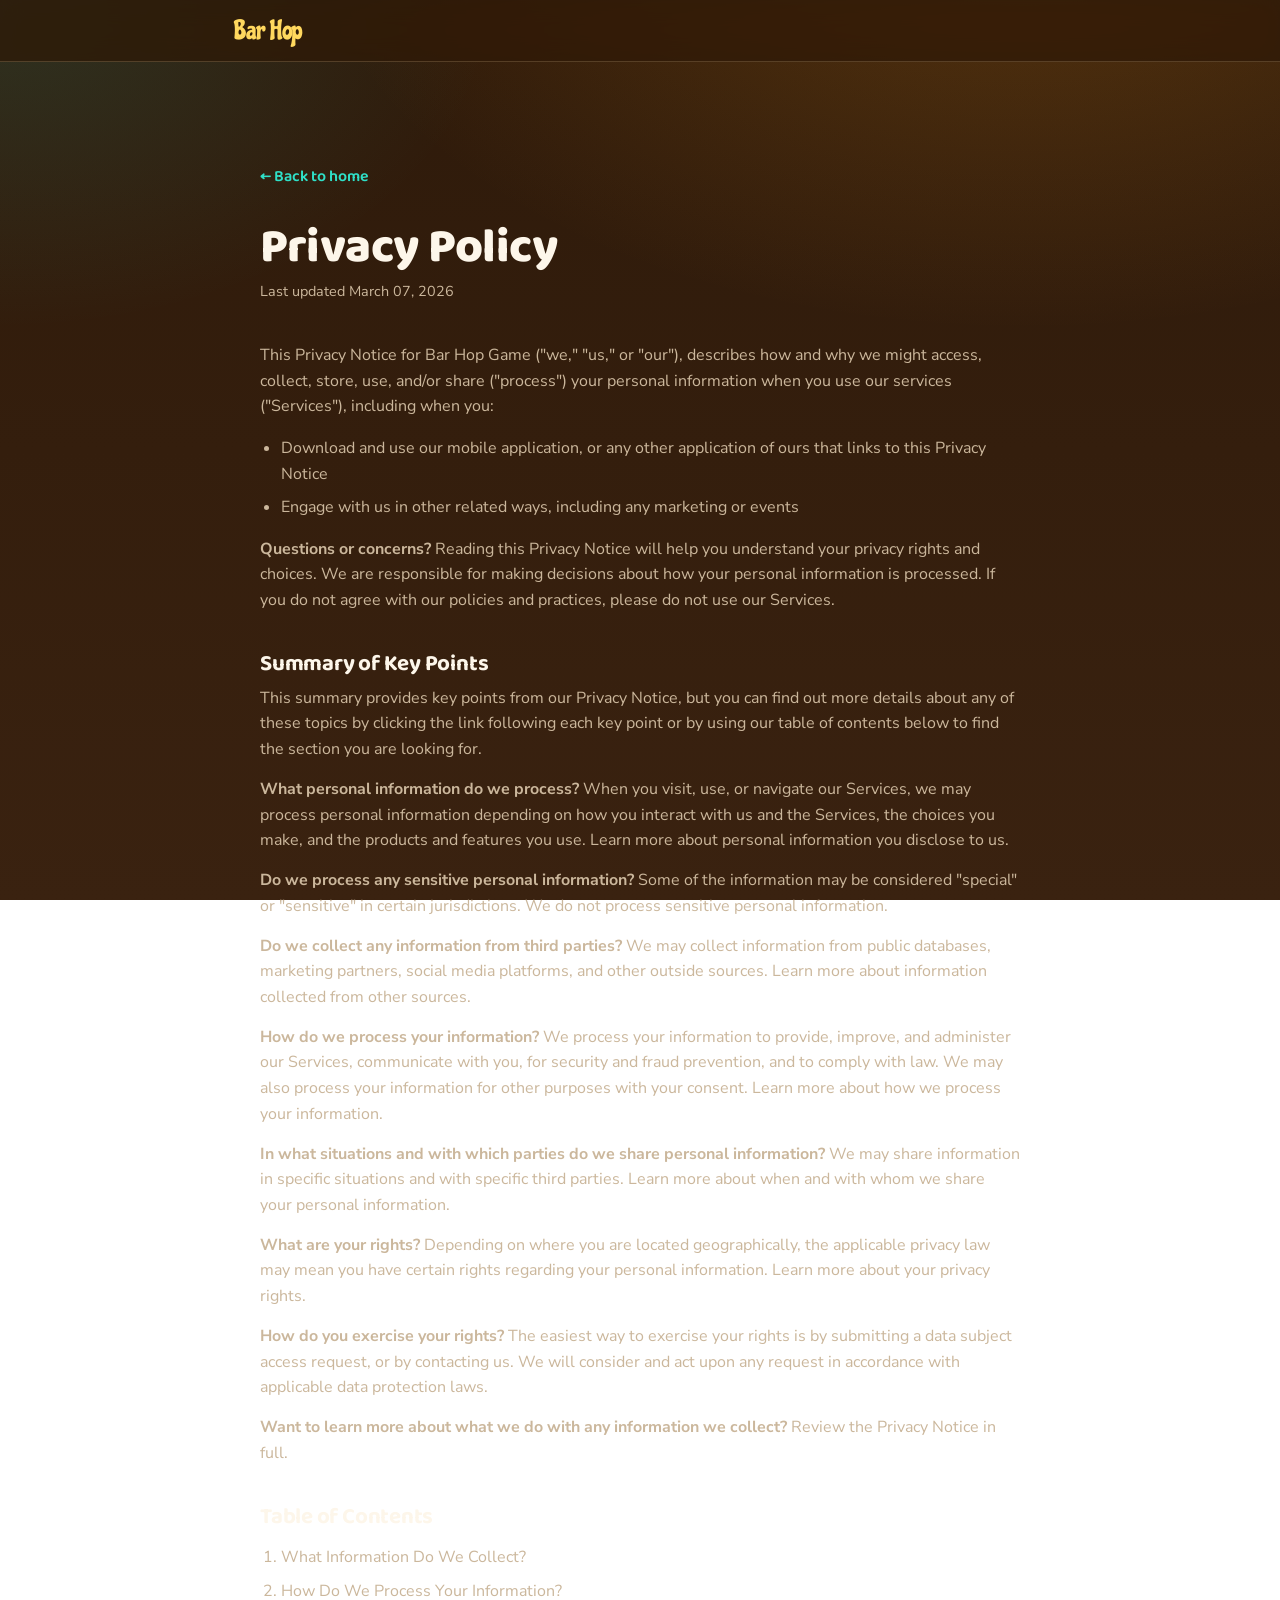
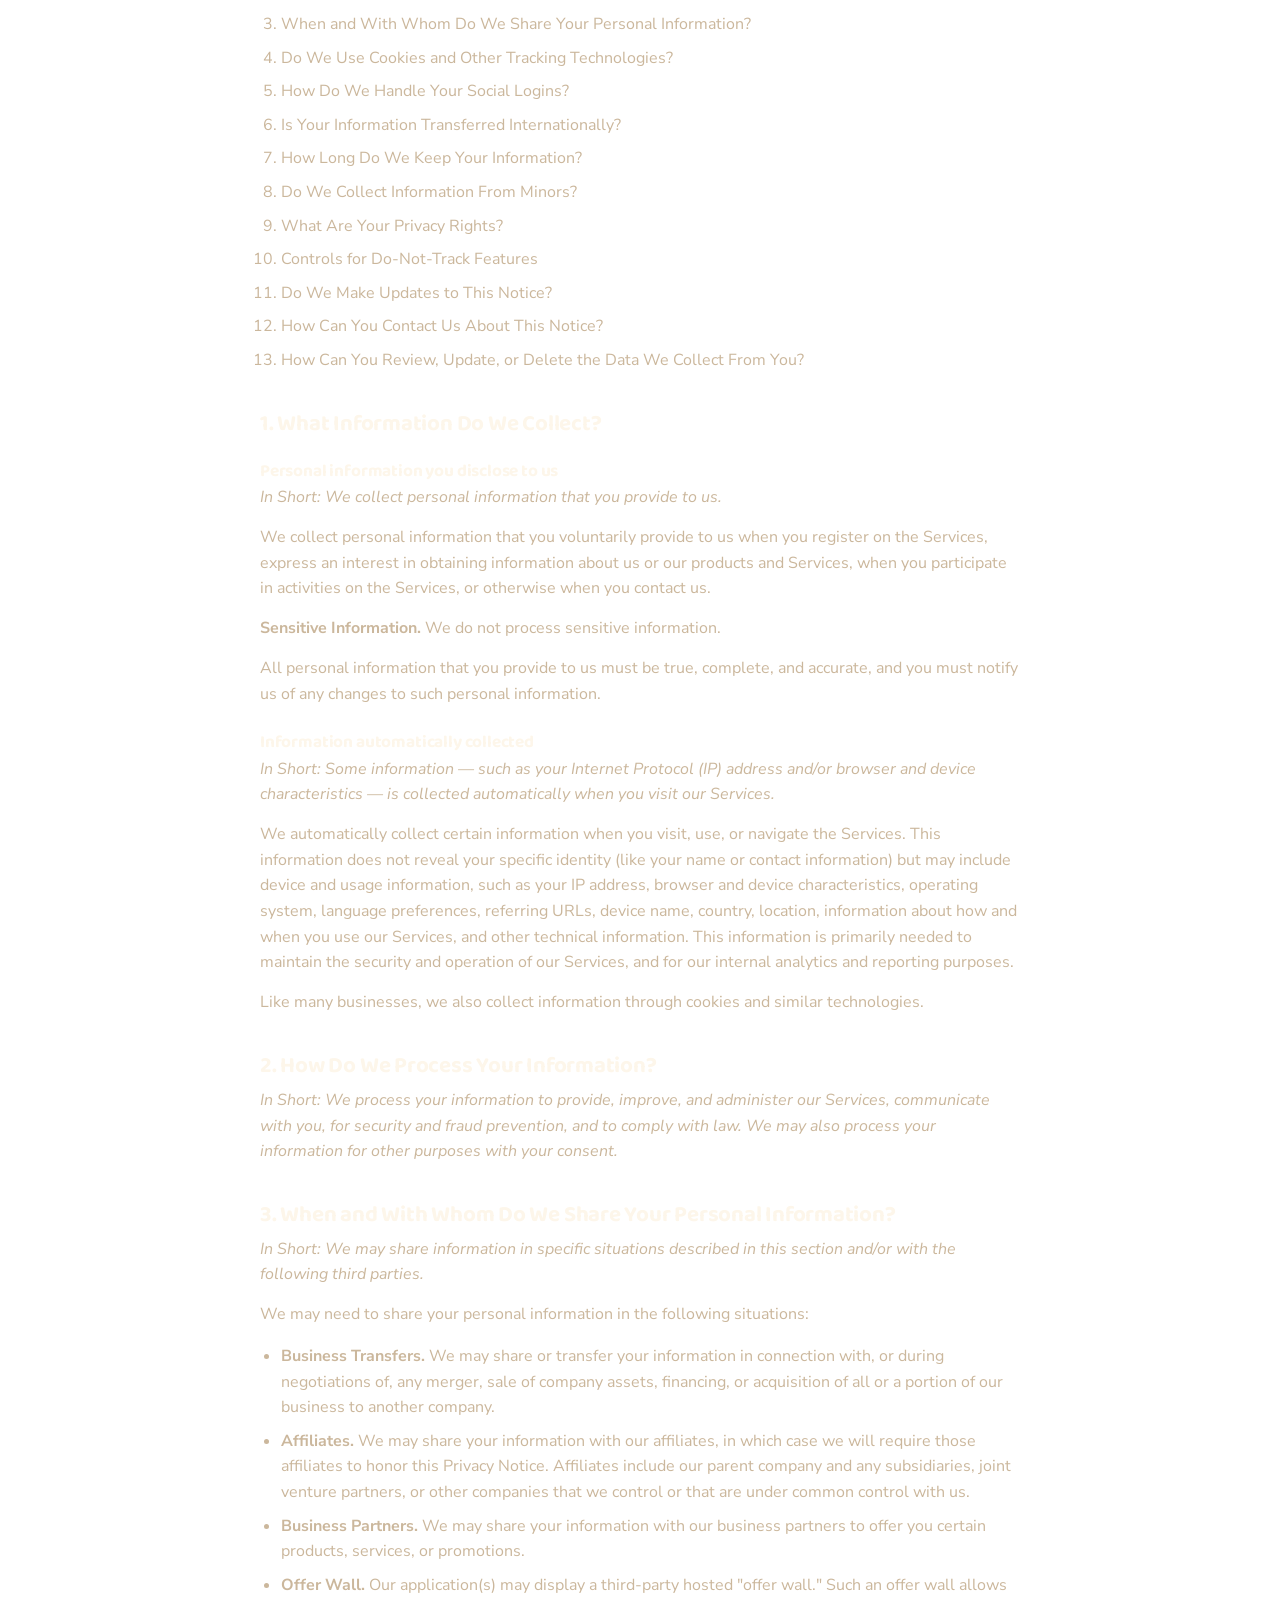
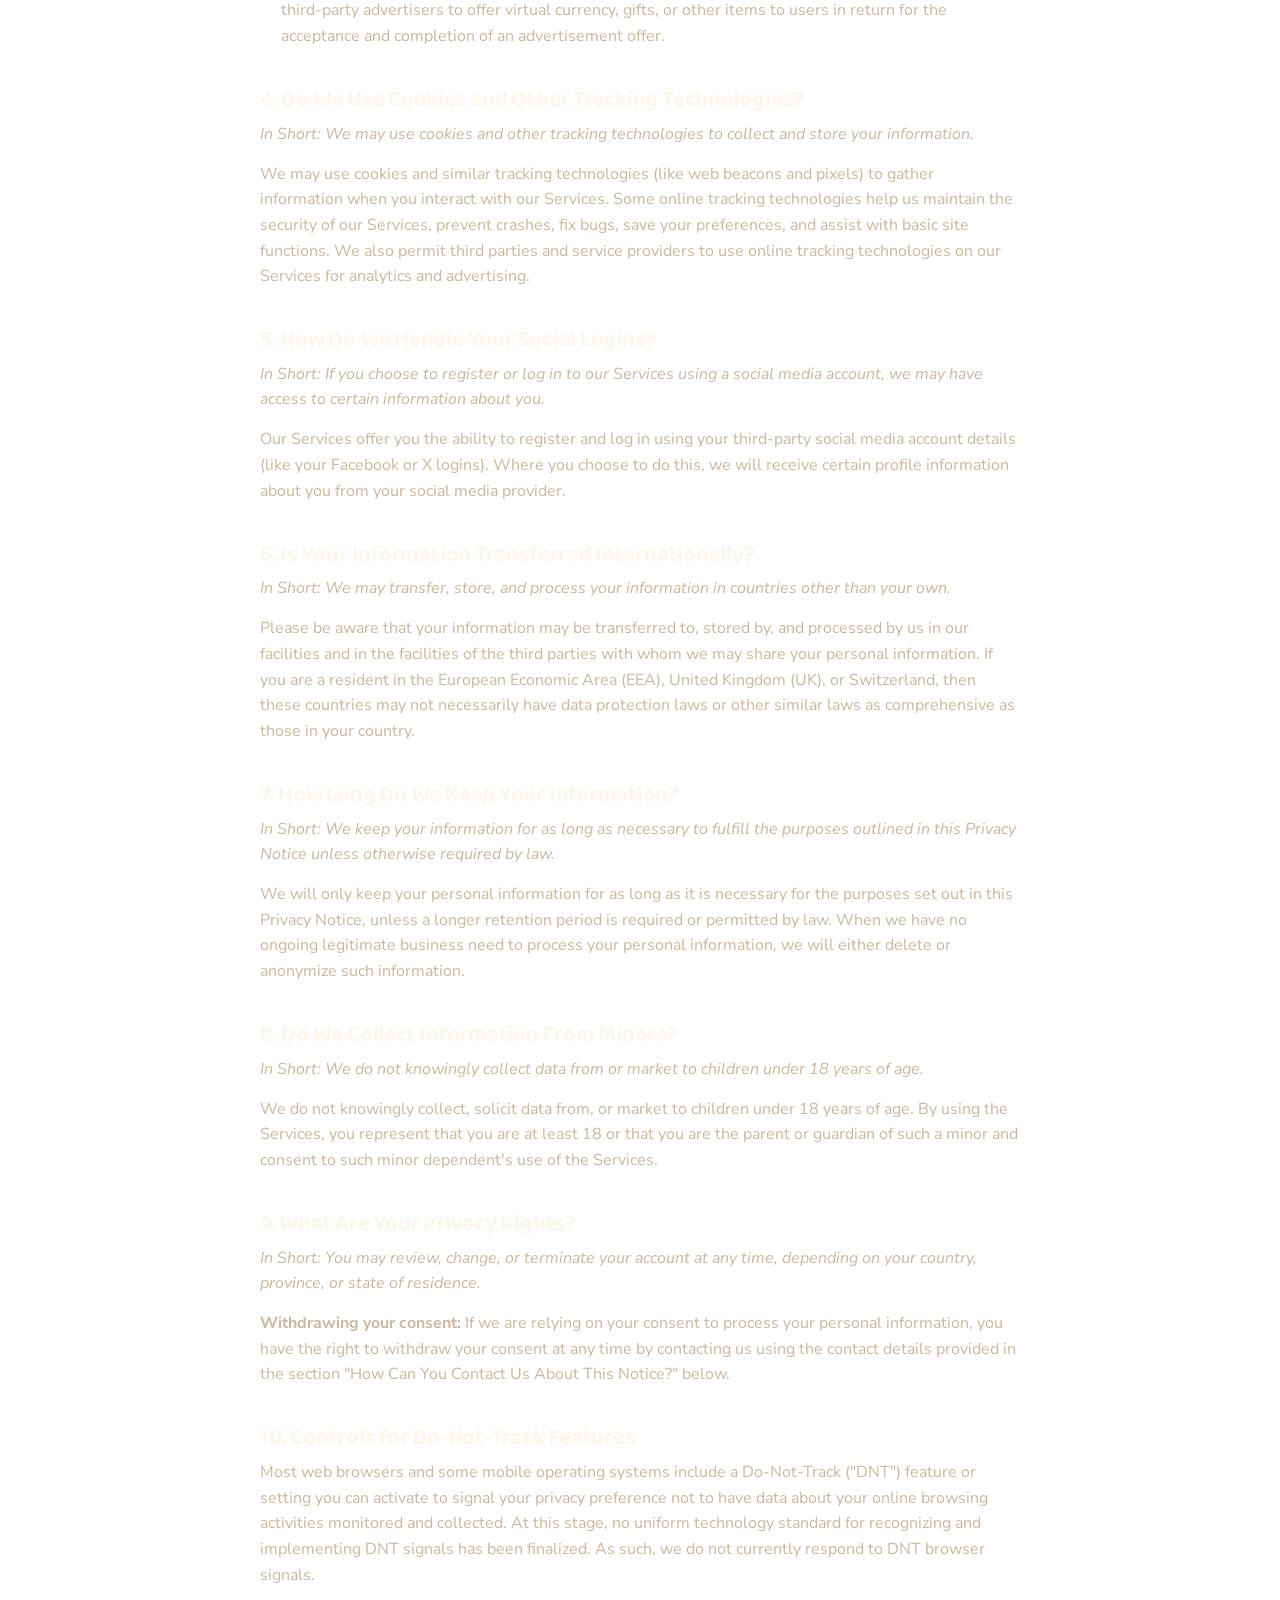
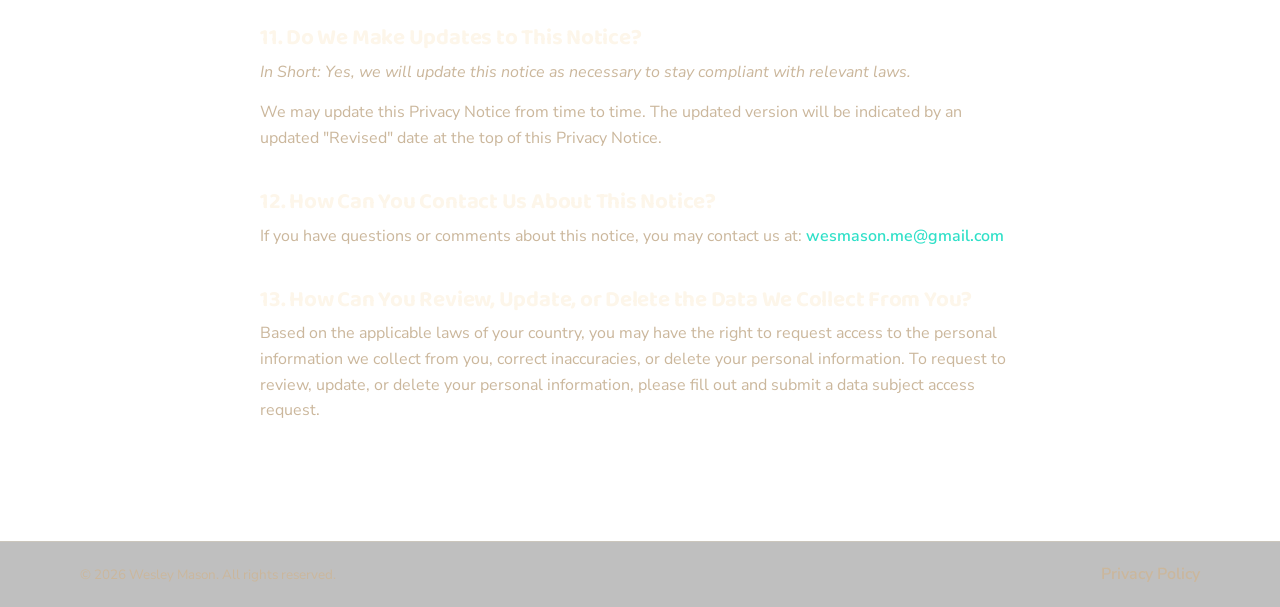
==== privacy.html @ 47382f4d "Bar Hop landing page" ====
<!DOCTYPE html>
<html lang="en">
<head>
  <meta charset="UTF-8" />
  <meta name="viewport" content="width=device-width, initial-scale=1.0" />
  <title>Privacy Policy — Bar Hop</title>
  <meta name="description" content="Privacy policy for the Bar Hop game." />
  <meta name="theme-color" content="#1a0f07" />
  <link rel="icon" type="image/png" href="assets/app-icon.png" />
  <link rel="apple-touch-icon" href="assets/app-icon.png" />
  <link rel="preconnect" href="https://fonts.googleapis.com" />
  <link rel="preconnect" href="https://fonts.gstatic.com" crossorigin />
  <link href="https://fonts.googleapis.com/css2?family=Baloo+2:wght@600;700;800&family=Chicle&family=Nunito+Sans:wght@400;600;700&display=swap" rel="stylesheet" />
  <link rel="stylesheet" href="styles.css" />
  <style>
    .legal { max-width: 760px; margin: 0 auto; }
    .legal h1 { font-size: clamp(2rem, 6vw, 3rem); font-weight: 800; margin-bottom: 0.4rem; }
    .legal .updated { color: var(--muted); font-size: 0.9rem; margin: 0 0 2.5rem; }
    .legal h2 { font-size: 1.4rem; font-weight: 700; margin: 2.4rem 0 0.6rem; }
    .legal h3 { font-size: 1.08rem; font-weight: 700; color: var(--text); margin: 1.6rem 0 0.3rem; }
    .legal p, .legal li { color: var(--muted); }
    .legal p { margin: 0 0 0.9rem; }
    .legal ul, .legal ol { padding-left: 1.3rem; }
    .legal li { margin-bottom: 0.5rem; }
    .legal a { font-weight: 600; }
    .back-link { display: inline-block; margin-bottom: 2rem; font-weight: 700; font-family: var(--font-head); }
  </style>
</head>
<body>
  <header class="site-header">
    <a class="brand" href="index.html" aria-label="Bar Hop home">
      <span class="brand-name">Bar Hop</span>
    </a>
  </header>

  <main>
    <section>
      <div class="legal">
        <a class="back-link" href="index.html">← Back to home</a>
        <h1>Privacy Policy</h1>
        <p class="updated">Last updated March 07, 2026</p>

        <p>This Privacy Notice for Bar Hop Game ("we," "us," or "our"), describes how and why we might access, collect, store, use, and/or share ("process") your personal information when you use our services ("Services"), including when you:</p>
        <ul>
          <li>Download and use our mobile application, or any other application of ours that links to this Privacy Notice</li>
          <li>Engage with us in other related ways, including any marketing or events</li>
        </ul>
        <p><strong>Questions or concerns?</strong> Reading this Privacy Notice will help you understand your privacy rights and choices. We are responsible for making decisions about how your personal information is processed. If you do not agree with our policies and practices, please do not use our Services.</p>

        <h2>Summary of Key Points</h2>
        <p>This summary provides key points from our Privacy Notice, but you can find out more details about any of these topics by clicking the link following each key point or by using our table of contents below to find the section you are looking for.</p>
        <p><strong>What personal information do we process?</strong> When you visit, use, or navigate our Services, we may process personal information depending on how you interact with us and the Services, the choices you make, and the products and features you use. Learn more about personal information you disclose to us.</p>
        <p><strong>Do we process any sensitive personal information?</strong> Some of the information may be considered "special" or "sensitive" in certain jurisdictions. We do not process sensitive personal information.</p>
        <p><strong>Do we collect any information from third parties?</strong> We may collect information from public databases, marketing partners, social media platforms, and other outside sources. Learn more about information collected from other sources.</p>
        <p><strong>How do we process your information?</strong> We process your information to provide, improve, and administer our Services, communicate with you, for security and fraud prevention, and to comply with law. We may also process your information for other purposes with your consent. Learn more about how we process your information.</p>
        <p><strong>In what situations and with which parties do we share personal information?</strong> We may share information in specific situations and with specific third parties. Learn more about when and with whom we share your personal information.</p>
        <p><strong>What are your rights?</strong> Depending on where you are located geographically, the applicable privacy law may mean you have certain rights regarding your personal information. Learn more about your privacy rights.</p>
        <p><strong>How do you exercise your rights?</strong> The easiest way to exercise your rights is by submitting a data subject access request, or by contacting us. We will consider and act upon any request in accordance with applicable data protection laws.</p>
        <p><strong>Want to learn more about what we do with any information we collect?</strong> Review the Privacy Notice in full.</p>

        <h2>Table of Contents</h2>
        <ol>
          <li>What Information Do We Collect?</li>
          <li>How Do We Process Your Information?</li>
          <li>When and With Whom Do We Share Your Personal Information?</li>
          <li>Do We Use Cookies and Other Tracking Technologies?</li>
          <li>How Do We Handle Your Social Logins?</li>
          <li>Is Your Information Transferred Internationally?</li>
          <li>How Long Do We Keep Your Information?</li>
          <li>Do We Collect Information From Minors?</li>
          <li>What Are Your Privacy Rights?</li>
          <li>Controls for Do-Not-Track Features</li>
          <li>Do We Make Updates to This Notice?</li>
          <li>How Can You Contact Us About This Notice?</li>
          <li>How Can You Review, Update, or Delete the Data We Collect From You?</li>
        </ol>

        <h2>1. What Information Do We Collect?</h2>
        <h3>Personal information you disclose to us</h3>
        <p><em>In Short: We collect personal information that you provide to us.</em></p>
        <p>We collect personal information that you voluntarily provide to us when you register on the Services, express an interest in obtaining information about us or our products and Services, when you participate in activities on the Services, or otherwise when you contact us.</p>
        <p><strong>Sensitive Information.</strong> We do not process sensitive information.</p>
        <p>All personal information that you provide to us must be true, complete, and accurate, and you must notify us of any changes to such personal information.</p>
        <h3>Information automatically collected</h3>
        <p><em>In Short: Some information — such as your Internet Protocol (IP) address and/or browser and device characteristics — is collected automatically when you visit our Services.</em></p>
        <p>We automatically collect certain information when you visit, use, or navigate the Services. This information does not reveal your specific identity (like your name or contact information) but may include device and usage information, such as your IP address, browser and device characteristics, operating system, language preferences, referring URLs, device name, country, location, information about how and when you use our Services, and other technical information. This information is primarily needed to maintain the security and operation of our Services, and for our internal analytics and reporting purposes.</p>
        <p>Like many businesses, we also collect information through cookies and similar technologies.</p>

        <h2>2. How Do We Process Your Information?</h2>
        <p><em>In Short: We process your information to provide, improve, and administer our Services, communicate with you, for security and fraud prevention, and to comply with law. We may also process your information for other purposes with your consent.</em></p>

        <h2>3. When and With Whom Do We Share Your Personal Information?</h2>
        <p><em>In Short: We may share information in specific situations described in this section and/or with the following third parties.</em></p>
        <p>We may need to share your personal information in the following situations:</p>
        <ul>
          <li><strong>Business Transfers.</strong> We may share or transfer your information in connection with, or during negotiations of, any merger, sale of company assets, financing, or acquisition of all or a portion of our business to another company.</li>
          <li><strong>Affiliates.</strong> We may share your information with our affiliates, in which case we will require those affiliates to honor this Privacy Notice. Affiliates include our parent company and any subsidiaries, joint venture partners, or other companies that we control or that are under common control with us.</li>
          <li><strong>Business Partners.</strong> We may share your information with our business partners to offer you certain products, services, or promotions.</li>
          <li><strong>Offer Wall.</strong> Our application(s) may display a third-party hosted "offer wall." Such an offer wall allows third-party advertisers to offer virtual currency, gifts, or other items to users in return for the acceptance and completion of an advertisement offer.</li>
        </ul>

        <h2>4. Do We Use Cookies and Other Tracking Technologies?</h2>
        <p><em>In Short: We may use cookies and other tracking technologies to collect and store your information.</em></p>
        <p>We may use cookies and similar tracking technologies (like web beacons and pixels) to gather information when you interact with our Services. Some online tracking technologies help us maintain the security of our Services, prevent crashes, fix bugs, save your preferences, and assist with basic site functions. We also permit third parties and service providers to use online tracking technologies on our Services for analytics and advertising.</p>

        <h2>5. How Do We Handle Your Social Logins?</h2>
        <p><em>In Short: If you choose to register or log in to our Services using a social media account, we may have access to certain information about you.</em></p>
        <p>Our Services offer you the ability to register and log in using your third-party social media account details (like your Facebook or X logins). Where you choose to do this, we will receive certain profile information about you from your social media provider.</p>

        <h2>6. Is Your Information Transferred Internationally?</h2>
        <p><em>In Short: We may transfer, store, and process your information in countries other than your own.</em></p>
        <p>Please be aware that your information may be transferred to, stored by, and processed by us in our facilities and in the facilities of the third parties with whom we may share your personal information. If you are a resident in the European Economic Area (EEA), United Kingdom (UK), or Switzerland, then these countries may not necessarily have data protection laws or other similar laws as comprehensive as those in your country.</p>

        <h2>7. How Long Do We Keep Your Information?</h2>
        <p><em>In Short: We keep your information for as long as necessary to fulfill the purposes outlined in this Privacy Notice unless otherwise required by law.</em></p>
        <p>We will only keep your personal information for as long as it is necessary for the purposes set out in this Privacy Notice, unless a longer retention period is required or permitted by law. When we have no ongoing legitimate business need to process your personal information, we will either delete or anonymize such information.</p>

        <h2>8. Do We Collect Information From Minors?</h2>
        <p><em>In Short: We do not knowingly collect data from or market to children under 18 years of age.</em></p>
        <p>We do not knowingly collect, solicit data from, or market to children under 18 years of age. By using the Services, you represent that you are at least 18 or that you are the parent or guardian of such a minor and consent to such minor dependent's use of the Services.</p>

        <h2>9. What Are Your Privacy Rights?</h2>
        <p><em>In Short: You may review, change, or terminate your account at any time, depending on your country, province, or state of residence.</em></p>
        <p><strong>Withdrawing your consent:</strong> If we are relying on your consent to process your personal information, you have the right to withdraw your consent at any time by contacting us using the contact details provided in the section "How Can You Contact Us About This Notice?" below.</p>

        <h2>10. Controls for Do-Not-Track Features</h2>
        <p>Most web browsers and some mobile operating systems include a Do-Not-Track ("DNT") feature or setting you can activate to signal your privacy preference not to have data about your online browsing activities monitored and collected. At this stage, no uniform technology standard for recognizing and implementing DNT signals has been finalized. As such, we do not currently respond to DNT browser signals.</p>

        <h2>11. Do We Make Updates to This Notice?</h2>
        <p><em>In Short: Yes, we will update this notice as necessary to stay compliant with relevant laws.</em></p>
        <p>We may update this Privacy Notice from time to time. The updated version will be indicated by an updated "Revised" date at the top of this Privacy Notice.</p>

        <h2>12. How Can You Contact Us About This Notice?</h2>
        <p>If you have questions or comments about this notice, you may contact us at: <a href="mailto:wesmason.me@gmail.com">wesmason.me@gmail.com</a></p>

        <h2>13. How Can You Review, Update, or Delete the Data We Collect From You?</h2>
        <p>Based on the applicable laws of your country, you may have the right to request access to the personal information we collect from you, correct inaccuracies, or delete your personal information. To request to review, update, or delete your personal information, please fill out and submit a data subject access request.</p>
      </div>
    </section>
  </main>

  <footer class="site-footer">
    <div class="footer-inner">
      <p class="footer-copy">© <span id="year">2026</span> Wesley Mason. All rights reserved.</p>
      <nav class="footer-links" aria-label="Footer">
        <a href="privacy.html">Privacy Policy</a>
      </nav>
    </div>
  </footer>
  <script>document.getElementById('year').textContent = new Date().getFullYear();</script>
</body>
</html>
---- styles.css ----
/* =========================================================
   Bar Hop — landing page styles
   Palette pulled straight from the game:
   warm gold/amber field · deep chocolate chrome ·
   bright yellow buttons · glowing teal target hole
   ========================================================= */

:root {
  --bg:          #2e1a0a;   /* warm dark cocoa */
  --bg-2:        #3a2210;   /* mid brown */
  --surface:     #4a2e16;   /* card brown */
  --surface-2:   #573519;   /* raised brown */
  --line:        rgba(255, 226, 170, 0.18);

  --gold:        #ffc829;   /* bright button yellow */
  --gold-strong: #ffd60a;
  --amber:       #e8941f;   /* play-field orange */
  --teal:        #2fe0c8;   /* glowing target hole */
  --teal-soft:   rgba(47, 224, 200, 0.18);

  --text:        #fdf6ea;   /* warm white */
  --muted:       #cbb79c;   /* warm gray */
  --ball:        #ffffff;

  --maxw: 1120px;
  --radius: 18px;
  --shadow: 0 24px 60px -20px rgba(0, 0, 0, 0.65);
  --header-h: 62px;

  --font-head: "Baloo 2", system-ui, -apple-system, "Segoe UI", sans-serif;
  --font-body: "Nunito Sans", system-ui, -apple-system, "Segoe UI", Roboto, sans-serif;
}

* { box-sizing: border-box; }

html { scroll-behavior: smooth; }

body {
  margin: 0;
  font-family: var(--font-body);
  color: var(--text);
  background:
    radial-gradient(1200px 700px at 80% -10%, rgba(232, 148, 31, 0.22), transparent 60%),
    radial-gradient(900px 600px at 0% 0%, rgba(47, 224, 200, 0.12), transparent 55%),
    linear-gradient(180deg, var(--bg) 0%, var(--bg-2) 100%);
  background-attachment: fixed;
  line-height: 1.6;
  -webkit-font-smoothing: antialiased;
  text-rendering: optimizeLegibility;
}

img { max-width: 100%; display: block; }

a { color: var(--teal); text-decoration: none; }
a:hover { text-decoration: underline; }

h1, h2, h3 {
  font-family: var(--font-head);
  line-height: 1.08;
  margin: 0;
  letter-spacing: -0.01em;
}

:focus-visible {
  outline: 3px solid var(--teal);
  outline-offset: 3px;
  border-radius: 6px;
}

/* ---------- Buttons ---------- */
.btn {
  display: inline-flex;
  align-items: center;
  justify-content: center;
  font-family: var(--font-head);
  font-weight: 700;
  font-size: 0.95rem;
  padding: 0.6rem 1.15rem;
  border-radius: 999px;
  transition: transform 0.15s ease, box-shadow 0.15s ease, filter 0.15s ease;
  white-space: nowrap;
}
.btn:hover { text-decoration: none; }

.btn-gold {
  background: linear-gradient(180deg, var(--gold-strong), var(--gold));
  color: #3a2406;
  box-shadow: 0 8px 22px -8px rgba(255, 200, 41, 0.7);
}
.btn-gold:hover { transform: translateY(-2px); filter: brightness(1.04); }
.btn-gold:active { transform: translateY(0); }

/* ---------- App Store badge ---------- */
.app-store-badge {
  display: inline-flex;
  align-items: center;
  gap: 0.6rem;
  background: #000;
  color: #fff;
  padding: 0.62rem 1.15rem 0.62rem 1rem;
  border-radius: 14px;
  border: 1px solid rgba(255, 255, 255, 0.22);
  box-shadow: 0 10px 30px -10px rgba(0, 0, 0, 0.8), 0 0 0 4px rgba(255, 255, 255, 0.04);
  transition: transform 0.15s ease, box-shadow 0.15s ease;
}
.app-store-badge:hover {
  text-decoration: none;
  transform: translateY(-2px);
  box-shadow: 0 16px 36px -12px rgba(0, 0, 0, 0.85), 0 0 0 4px rgba(47, 224, 200, 0.18);
}
.badge-apple { width: 26px; height: 26px; color: #fff; flex: none; }
.badge-text { display: flex; flex-direction: column; line-height: 1.05; text-align: left; }
.badge-small { font-size: 0.62rem; letter-spacing: 0.02em; opacity: 0.92; }
.badge-large { font-family: var(--font-head); font-weight: 700; font-size: 1.22rem; }

/* ---------- Sticky header ---------- */
.site-header {
  position: sticky;
  top: 0;
  z-index: 50;
  height: var(--header-h);
  display: flex;
  align-items: center;
  justify-content: space-between;
  gap: 1rem;
  /* inset to the same centered content box as the hero, so logo/CTA align with the content edges */
  padding: 0 max(clamp(1.5rem, 4vw, 2.5rem), calc((100% - 50.75rem) / 2));
  background: rgba(46, 26, 10, 0.78);
  backdrop-filter: saturate(160%) blur(12px);
  -webkit-backdrop-filter: saturate(160%) blur(12px);
  border-bottom: 1px solid var(--line);
}
.brand { display: inline-flex; align-items: center; gap: 0.9rem; color: var(--text); }
.brand:hover { text-decoration: none; }
.brand-icon { border-radius: 9px; box-shadow: 0 2px 8px rgba(0,0,0,0.4); }
.brand-name { font-family: "Chicle", var(--font-head); font-weight: 400; font-size: 1.7rem; letter-spacing: -0.01em; color: #FFD85E; }

/* ---------- Layout helpers ---------- */
section:not(.hero) { padding: clamp(3.5rem, 8vw, 6.5rem) clamp(1rem, 4vw, 2rem); }
.section-head { max-width: 640px; margin: 0 auto clamp(2rem, 5vw, 3.25rem); text-align: center; }
.section-head h2 { font-size: clamp(1.7rem, 4.4vw, 2.6rem); font-weight: 800; }
.section-head p { color: var(--muted); font-size: 1.08rem; margin: 0.8rem 0 0; }

/* ---------- Hero ---------- */
.hero {
  position: relative;
  overflow: hidden;
  height: calc(100dvh - var(--header-h));
  display: flex;
  flex-direction: column;
  justify-content: center;
  /* less padding on top than bottom — nudges the centered content upward */
  padding: clamp(0.75rem, 2.5vmin, 1.75rem) clamp(1.5rem, 4vw, 2.5rem) clamp(1.5rem, 5vmin, 4rem);
}
.hero-glow {
  position: absolute;
  top: -10%;
  right: -5%;
  width: 520px;
  height: 520px;
  background: radial-gradient(circle, var(--teal-soft), transparent 65%);
  filter: blur(20px);
  pointer-events: none;
  z-index: 0;
}
.hero-inner {
  position: relative;
  z-index: 1;
  width: 100%;
  max-width: var(--maxw);
  margin: 0 auto;
  display: grid;
  grid-template-columns: 1fr;
  gap: clamp(2rem, 5vw, 3.5rem);
  align-items: center;
}
.hero-icon {
  width: clamp(52px, 10vmin, 84px);
  height: clamp(52px, 10vmin, 84px);
  border-radius: 20px;
  box-shadow: 0 14px 30px -10px rgba(0,0,0,0.6), 0 0 0 1px rgba(255,255,255,0.06);
  margin-bottom: clamp(0.5rem, 2vmin, 1.2rem);
}
.eyebrow {
  text-transform: uppercase;
  letter-spacing: 0.14em;
  font-size: 0.72rem;
  font-family: "Space Mono", monospace;
  font-weight: 400;
  color: var(--teal);
  margin: 0 0 0.9rem;
}
.hero-title {
  font-size: clamp(1.6rem, min(6vw, 5.5vh), 4rem);
  font-weight: 800;
  margin-bottom: clamp(0.6rem, 2vmin, 1.1rem);
}
.hero-title .accent {
  color: #FFD85E;
}
.hero-sub {
  color: var(--muted);
  font-size: clamp(0.9rem, min(2.4vw, 2.2vh), 1.18rem);
  max-width: 36ch;
  margin: 0 0 clamp(1rem, 3vmin, 1.8rem);
}
.hero-copy { display: flex; flex-direction: column; align-items: flex-start; text-align: left; }
.hero-actions { display: flex; flex-direction: column; align-items: flex-start; gap: 1.25rem; }
.hero-meta { color: var(--muted); font-size: 0.85rem; margin: 0; }

.hero-device { display: flex; justify-content: center; align-items: center; }

/* ---------- Phone frame ---------- */
.phone {
  position: relative;
  --phone-w: 280px;
  width: var(--phone-w);
  /* All frame metrics scale with --phone-w so corners stay proportional at any size */
  padding: calc(var(--phone-w) * 0.034);
  background: linear-gradient(160deg, var(--bg-2), var(--bg) 60%);
  border-radius: calc(var(--phone-w) * 0.14);
  box-shadow:
    var(--shadow),
    inset 0 0 0 2px rgba(255, 255, 255, 0.06);
}
.phone::before {
  /* speaker / camera pill */
  content: "";
  position: absolute;
  top: calc(var(--phone-w) * 0.067);
  left: 50%;
  transform: translateX(-50%);
  width: calc(var(--phone-w) * 0.28);
  height: calc(var(--phone-w) * 0.024);
  background: #000;
  border-radius: 999px;
  z-index: 2;
  opacity: 0.85;
}
.phone img,
.phone video {
  width: 100%;
  height: auto;
  border-radius: calc(var(--phone-w) * 0.11);
  display: block;
}
.phone-float {
  /* Scale width so height always fits; radius tracks --phone-w so the whole phone scales uniformly */
  --phone-w: min(300px, 82vw, calc((100dvh - var(--header-h) - 8rem) * 0.46));
}

/* ---------- Screenshot gallery ---------- */
.shots {
  max-width: var(--maxw);
  margin: 0 auto;
  display: grid;
  grid-template-columns: repeat(auto-fit, minmax(220px, 1fr));
  gap: clamp(1.5rem, 4vw, 2.5rem);
  justify-items: center;
}
.shot { margin: 0; max-width: 300px; text-align: center; }
.shot .phone { width: 250px; }
.shot figcaption {
  margin-top: 1.2rem;
  color: var(--muted);
  font-size: 0.96rem;
}
.shot figcaption strong {
  display: block;
  color: var(--text);
  font-family: var(--font-head);
  font-weight: 700;
  font-size: 1.12rem;
  margin-bottom: 0.25rem;
}

/* ---------- Features ---------- */
.feature-grid {
  max-width: var(--maxw);
  margin: 0 auto;
  display: grid;
  grid-template-columns: repeat(auto-fit, minmax(240px, 1fr));
  gap: 1.2rem;
}
.feature {
  background: linear-gradient(180deg, var(--surface), var(--surface-2));
  border: 1px solid var(--line);
  border-radius: var(--radius);
  padding: 1.6rem 1.5rem;
  transition: transform 0.18s ease, border-color 0.18s ease;
}
.feature:hover { transform: translateY(-4px); border-color: rgba(47, 224, 200, 0.35); }
.feature-icon {
  display: inline-flex;
  align-items: center;
  justify-content: center;
  width: 46px; height: 46px;
  border-radius: 13px;
  color: var(--teal);
  background: var(--teal-soft);
  margin-bottom: 1rem;
}
.feature-icon svg { width: 24px; height: 24px; }
.feature h3 { font-size: 1.22rem; font-weight: 700; margin-bottom: 0.4rem; }
.feature p { color: var(--muted); margin: 0; font-size: 0.98rem; }

/* ---------- Final CTA band ---------- */
.cta-band { padding-bottom: clamp(4rem, 9vw, 7rem); }
.cta-inner {
  position: relative;
  overflow: hidden;
  max-width: 760px;
  margin: 0 auto;
  text-align: center;
  background: linear-gradient(180deg, var(--surface-2), var(--surface));
  border: 1px solid var(--line);
  border-radius: 28px;
  padding: clamp(2.5rem, 6vw, 4rem) clamp(1.5rem, 5vw, 3rem);
  box-shadow: var(--shadow);
}
.cta-glow {
  position: absolute;
  inset: -40% 30% auto;
  height: 320px;
  background: radial-gradient(circle at 50% 0%, rgba(255, 200, 41, 0.25), transparent 70%);
  pointer-events: none;
}
.cta-inner > * { position: relative; z-index: 1; }
.cta-icon {
  width: 72px; height: 72px;
  border-radius: 18px;
  margin: 0 auto 1.2rem;
  box-shadow: 0 12px 28px -10px rgba(0,0,0,0.6);
}
.cta-inner h2 { font-size: clamp(1.7rem, 5vw, 2.6rem); font-weight: 800; }
.cta-inner p { color: var(--muted); font-size: 1.1rem; margin: 0.7rem 0 1.8rem; }
.cta-inner .app-store-badge { margin: 0 auto; }

/* ---------- Footer ---------- */
.site-footer {
  border-top: 1px solid var(--line);
  background: rgba(0, 0, 0, 0.25);
  padding: 1.25rem clamp(1rem, 4vw, 2rem);
}
.footer-inner {
  max-width: var(--maxw);
  margin: 0 auto;
  display: flex;
  flex-wrap: wrap;
  align-items: center;
  justify-content: space-between;
  gap: 0.3rem 1.6rem;
}
.footer-links { display: flex; gap: 1.4rem; flex-wrap: wrap; }
.footer-links a { color: var(--muted); font-weight: 600; }
.footer-links a:hover { color: var(--text); }
.footer-copy { color: var(--muted); font-size: 0.84rem; margin: 0; }

/* ---------- Scroll reveal (only active when JS adds .js to <html>) ---------- */
.js .reveal {
  opacity: 0;
  transition: opacity 0.6s ease;
}
.js .reveal.visible { opacity: 1; }

/* ---------- Desktop ---------- */
@media (min-width: 680px) {
  .hero-inner {
    grid-template-columns: minmax(0, 30rem) auto;
    justify-content: center;
    gap: clamp(1rem, 3vw, 2rem); /* shrinks as the viewport narrows so text + phone get closer before stacking */
  }
}

@media (max-width: 679.98px) {
  /* stacked: let the hero grow with its content (scroll instead of clipping) */
  .hero {
    height: auto;
    min-height: calc(100dvh - var(--header-h));
    overflow: visible;
  }
  /* phone above the text, both left-aligned */
  .hero-device { order: -1; justify-content: flex-start; }
}

/* ---------- Reduced motion ---------- */
@media (prefers-reduced-motion: reduce) {
  * { animation: none !important; scroll-behavior: auto !important; }
  .js .reveal { opacity: 1; transform: none; transition: none; }
  .phone-float { animation: none; }
}
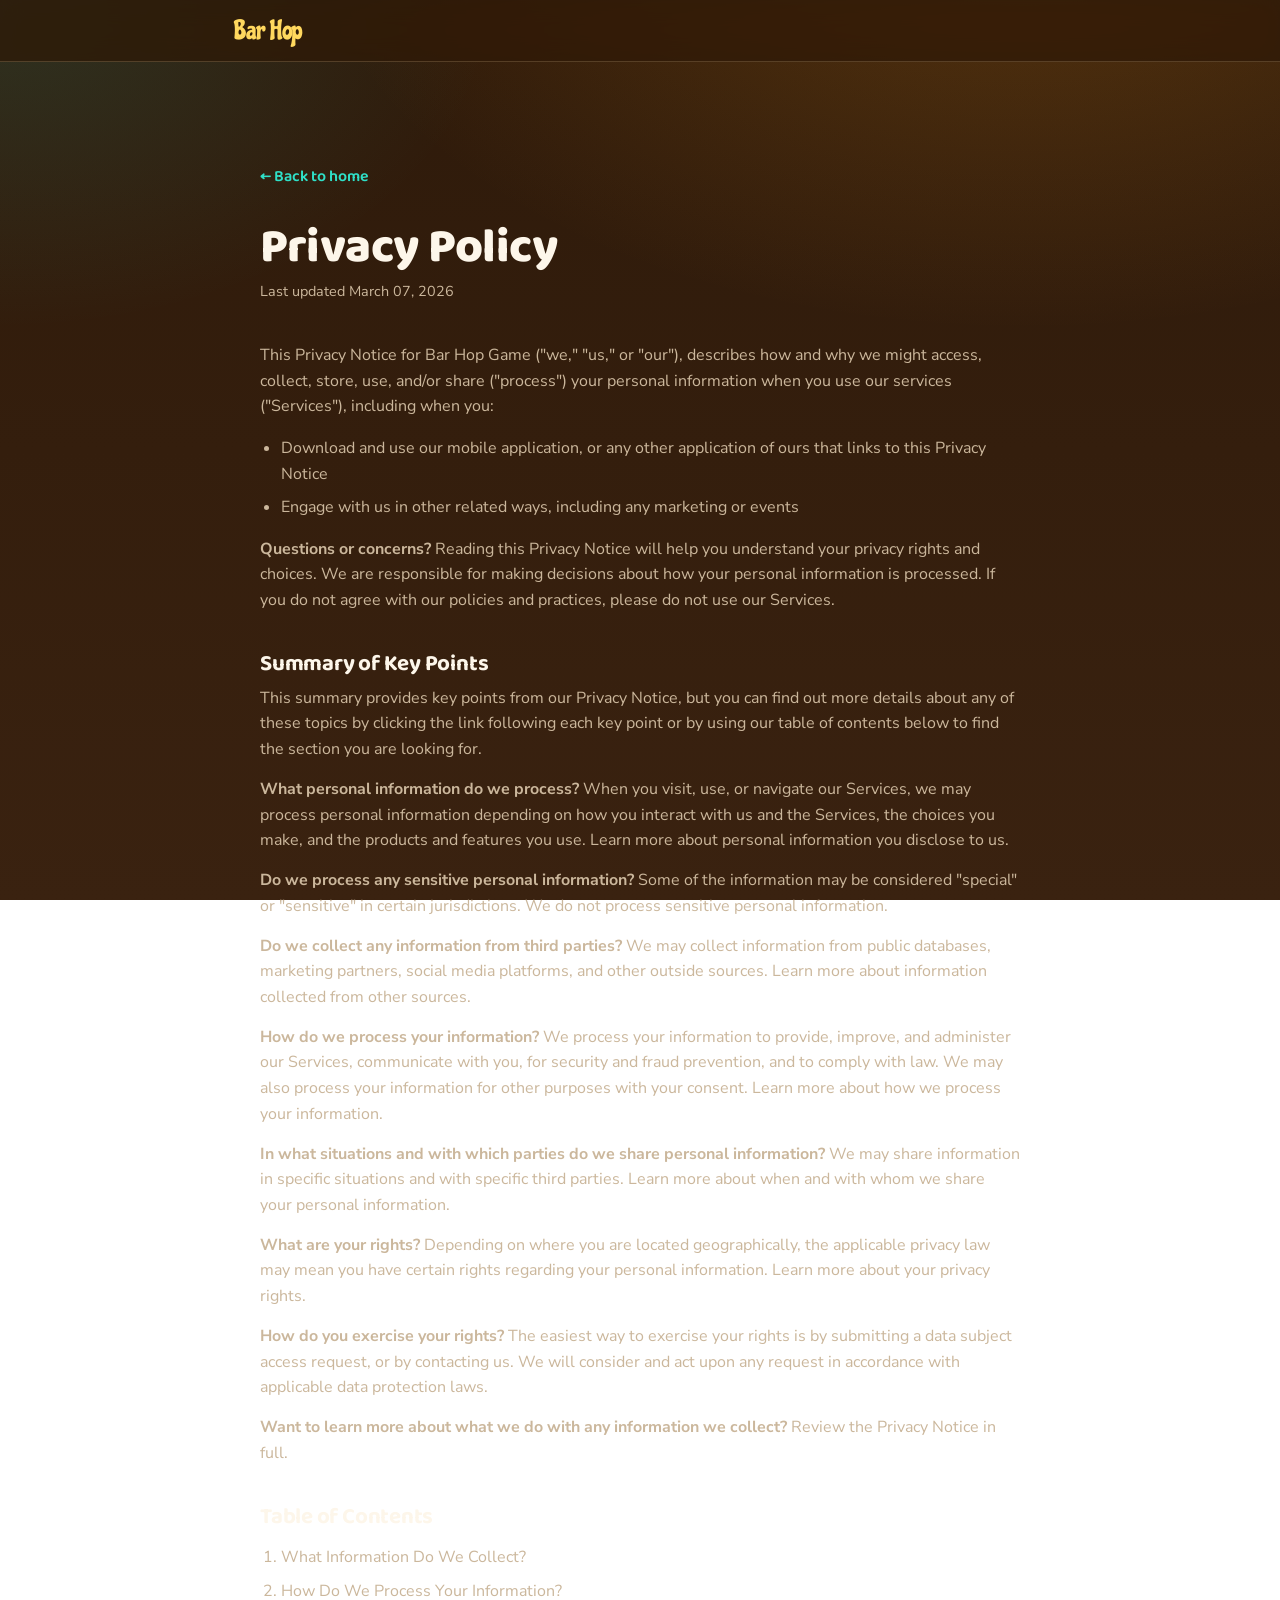
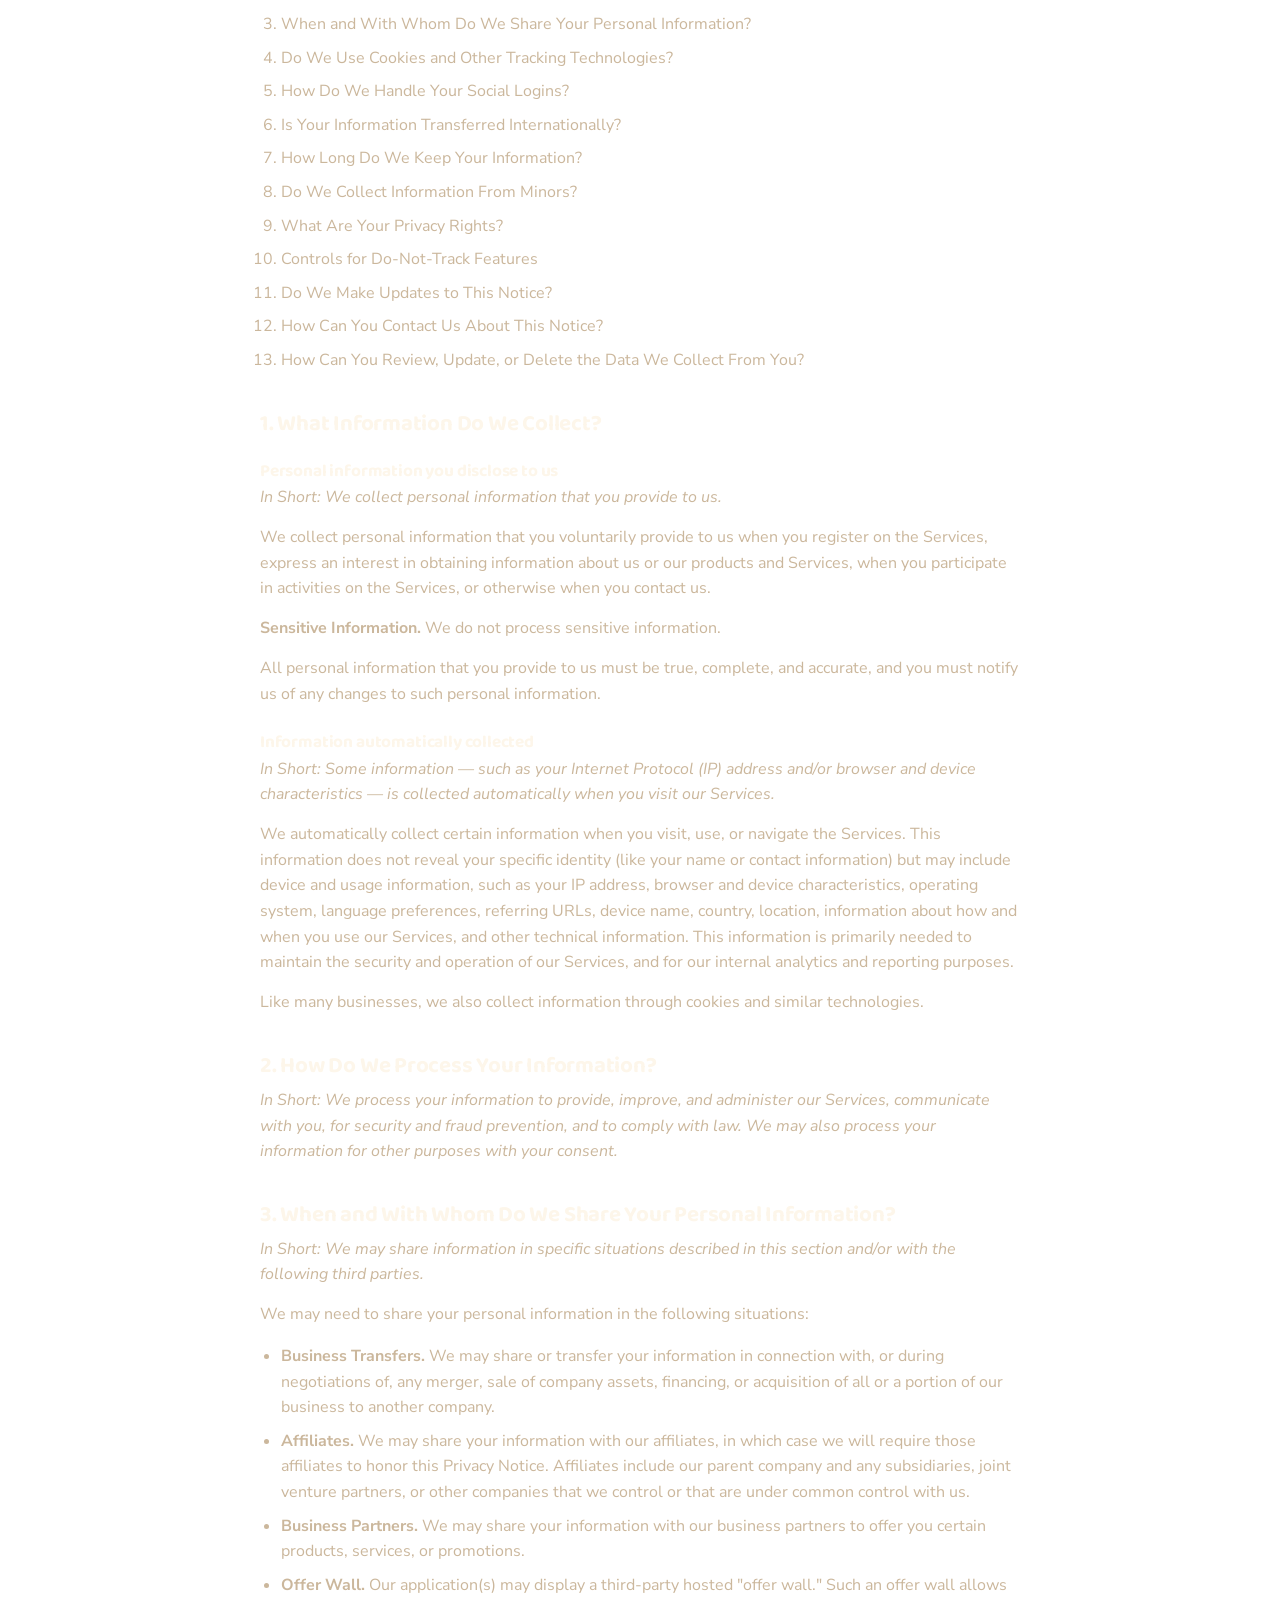
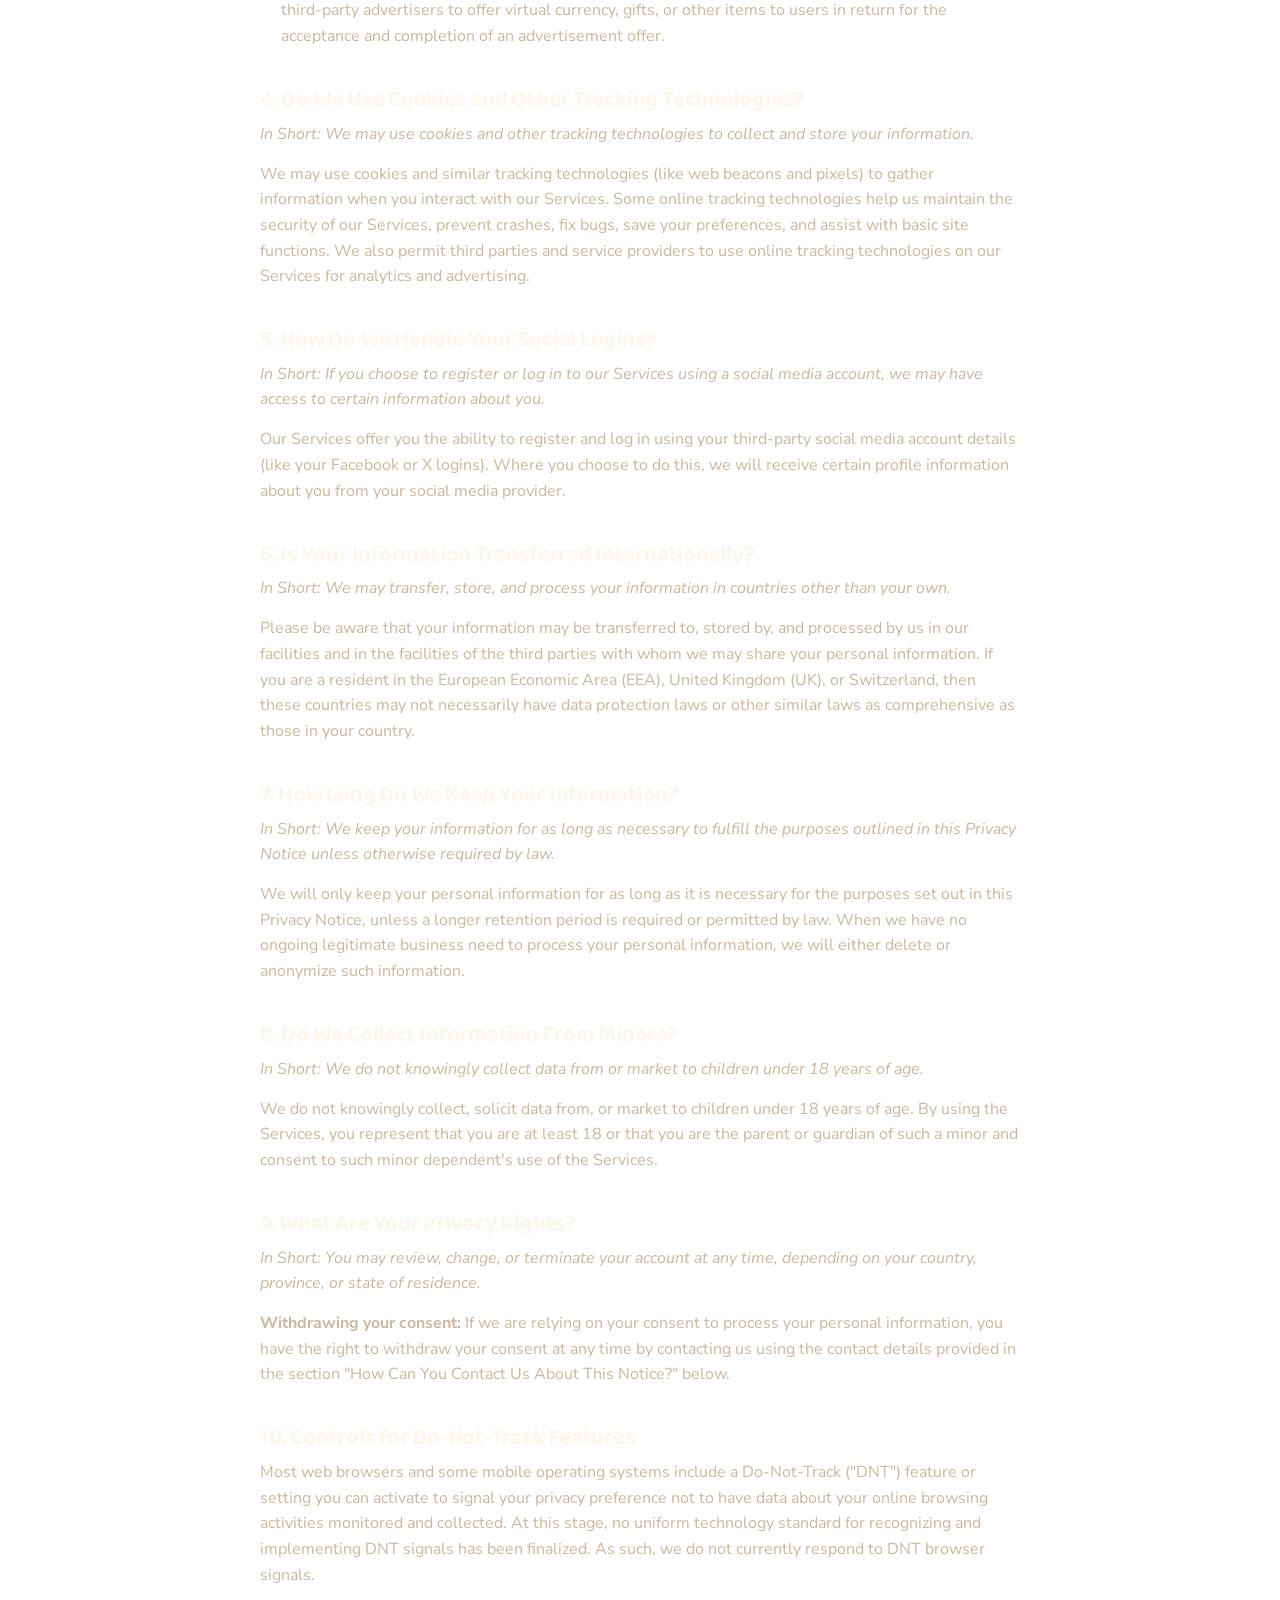
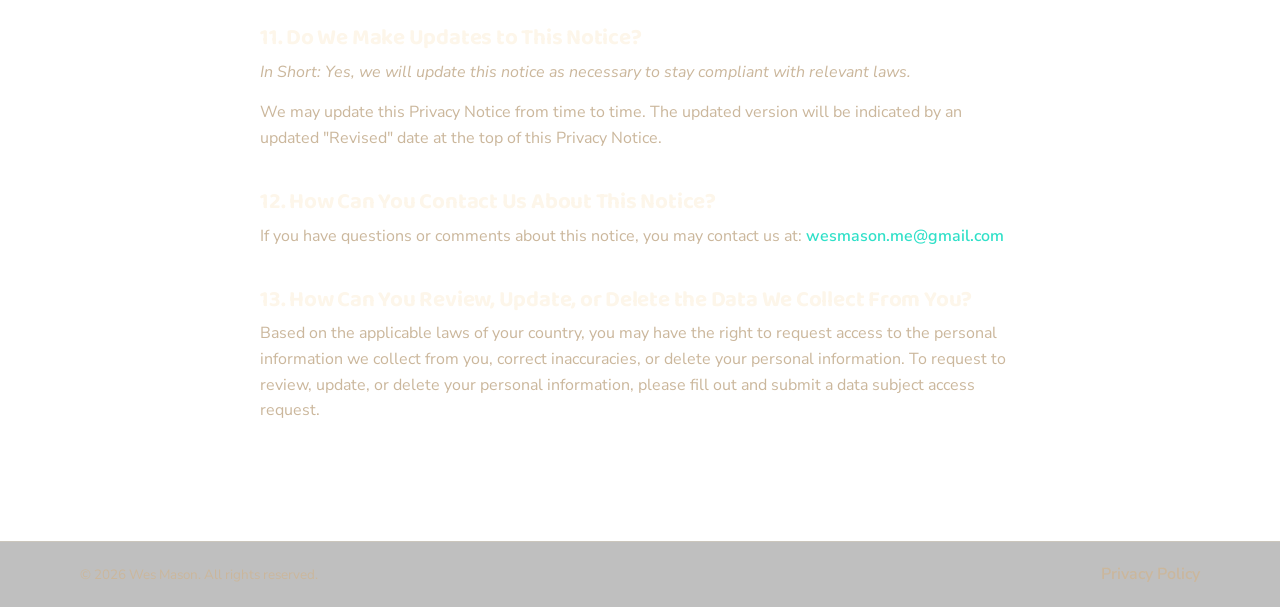
==== commit 8342980a: "Update footer copyright and hero tagline copy - Footer copyright: "Wesley Mason" → "Wes Mason" (home" ====
--- a/privacy.html
+++ b/privacy.html
@@ -141,7 +141,7 @@
 
   <footer class="site-footer">
     <div class="footer-inner">
-      <p class="footer-copy">© <span id="year">2026</span> Wesley Mason. All rights reserved.</p>
+      <p class="footer-copy">© <span id="year">2026</span> Wes Mason. All rights reserved.</p>
       <nav class="footer-links" aria-label="Footer">
         <a href="privacy.html">Privacy Policy</a>
       </nav>
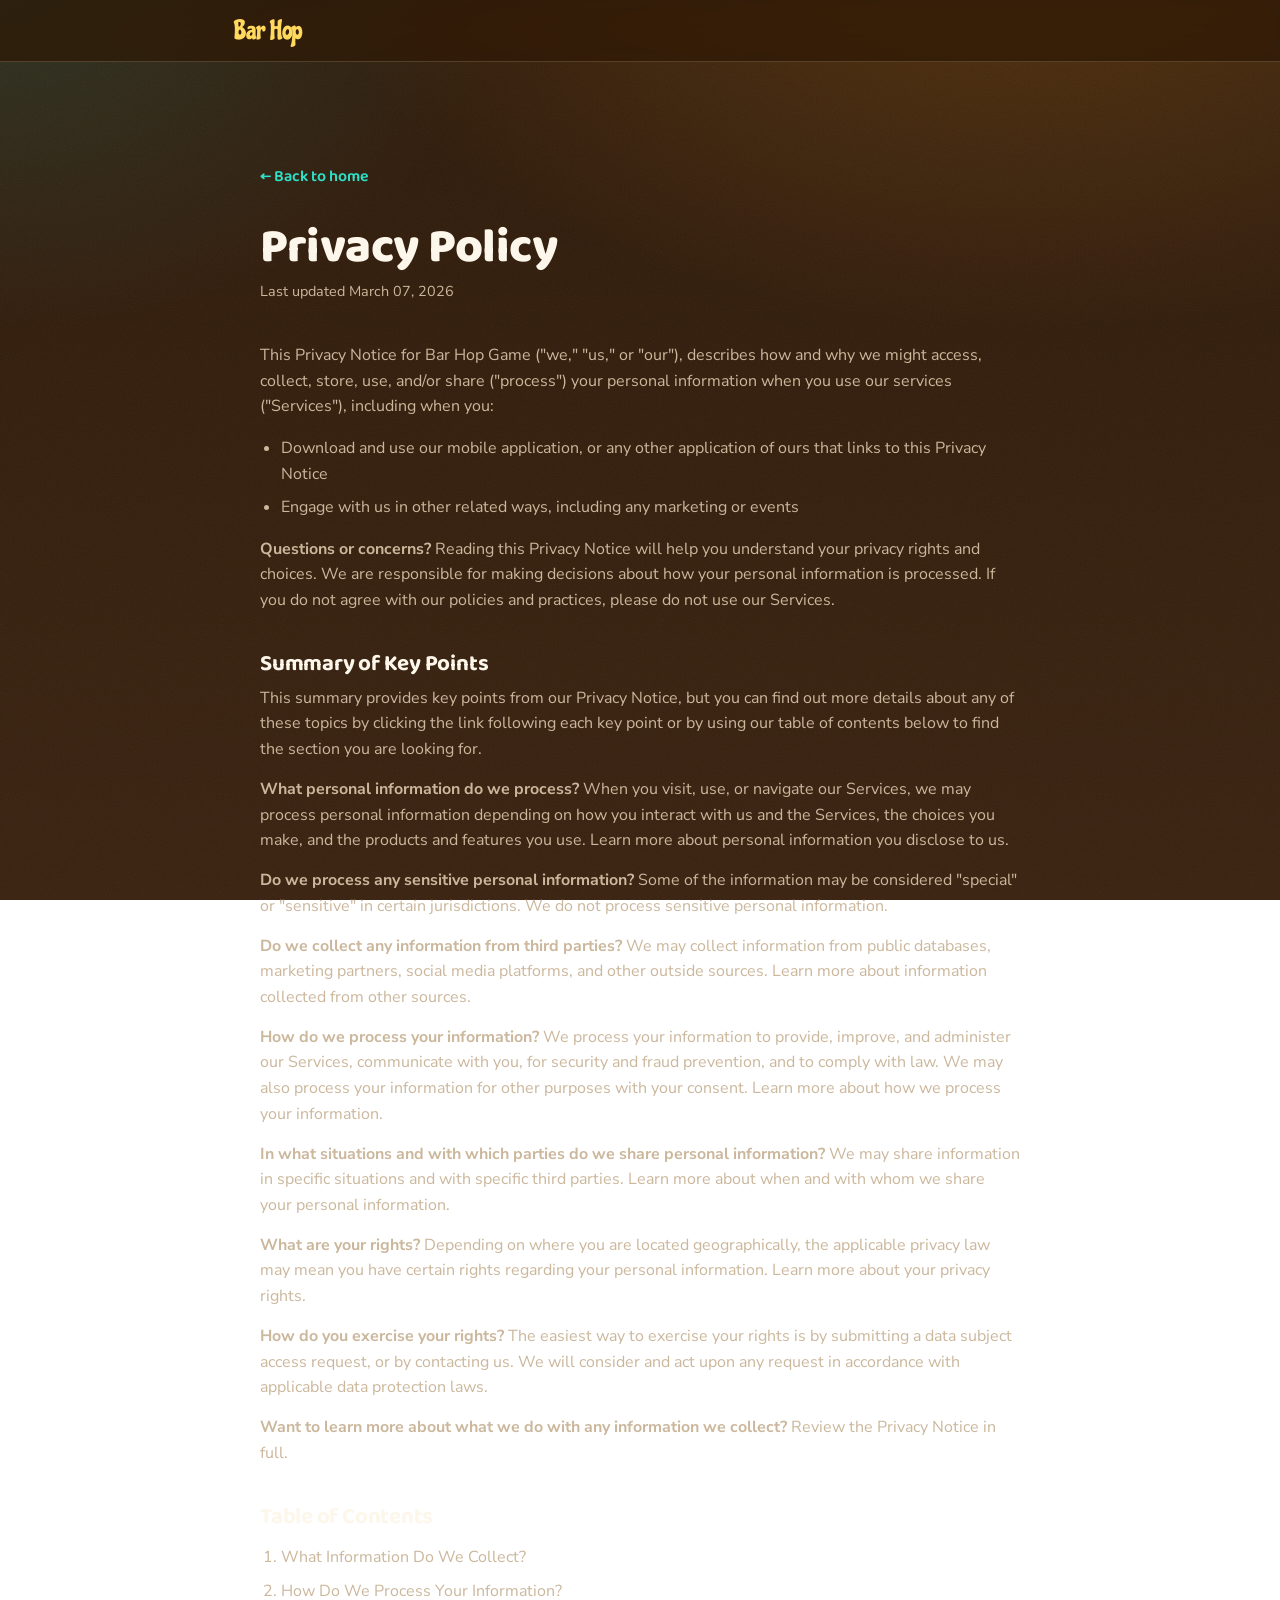
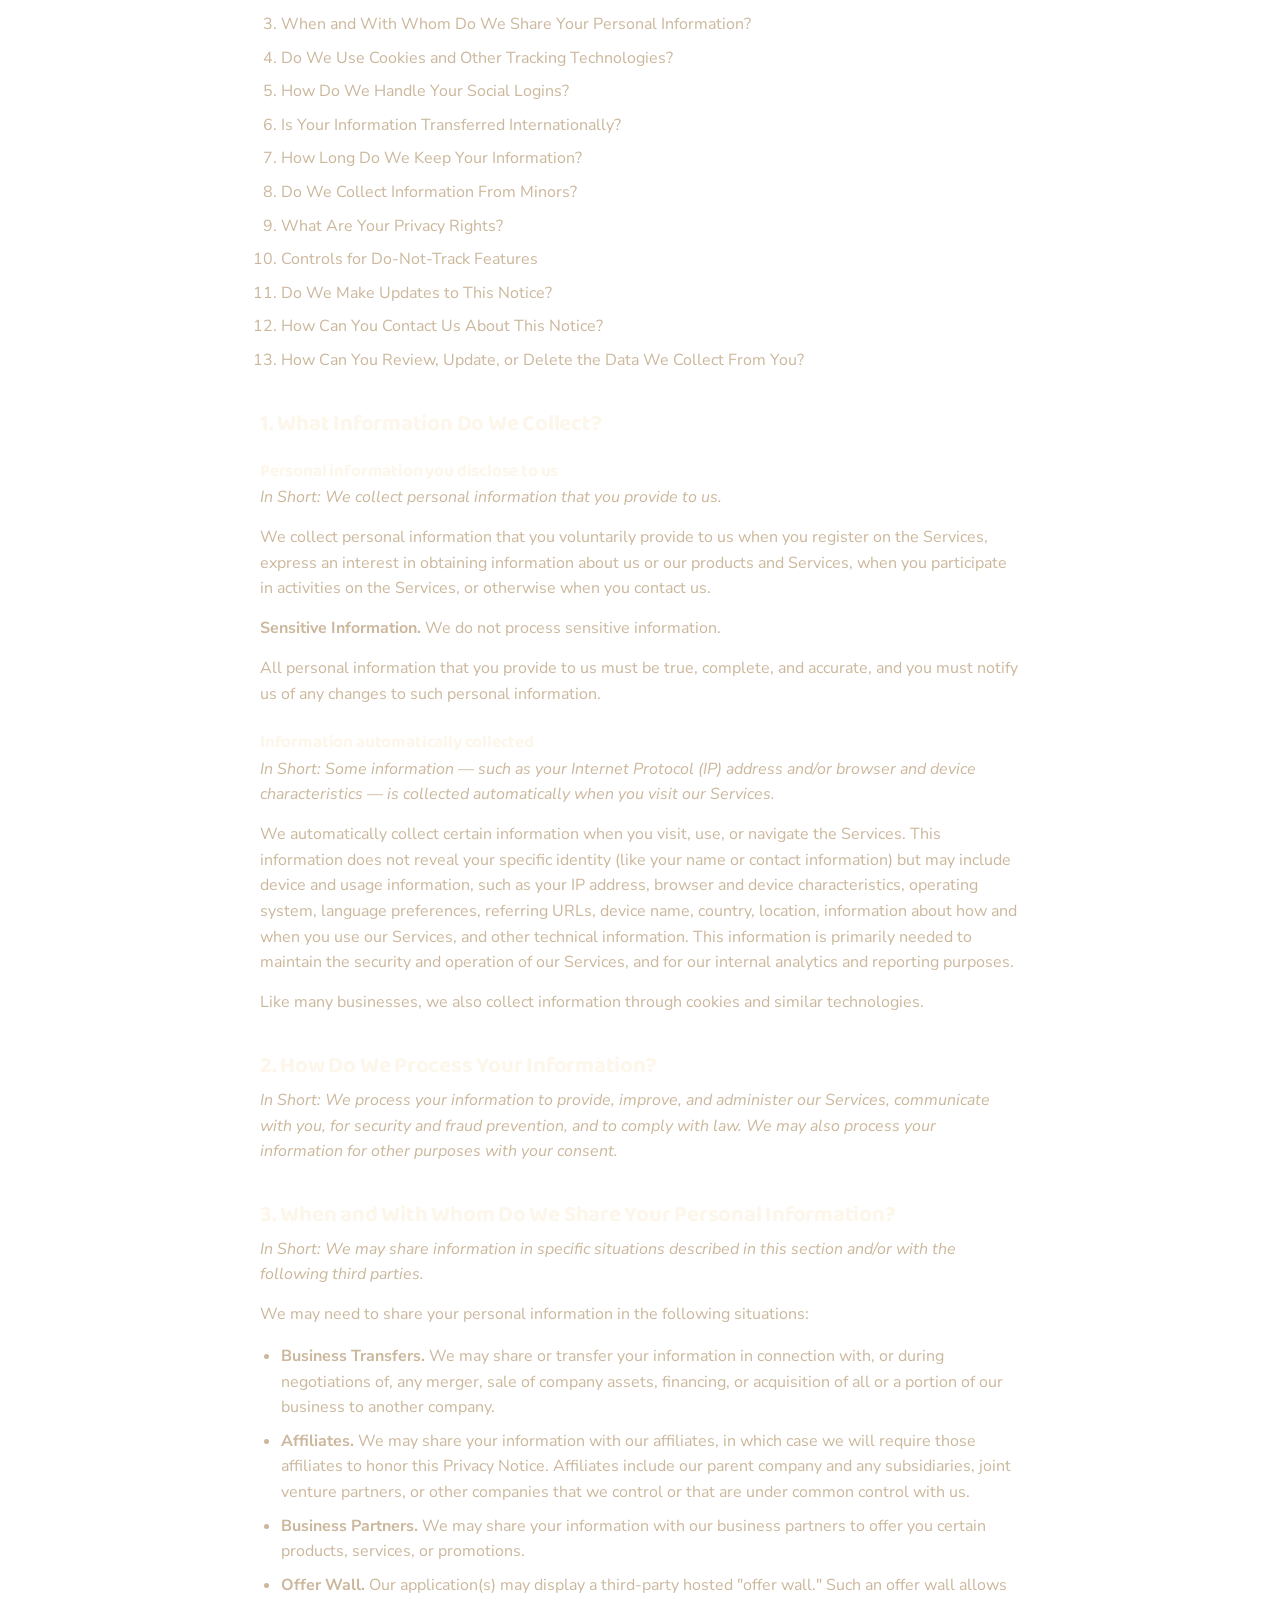
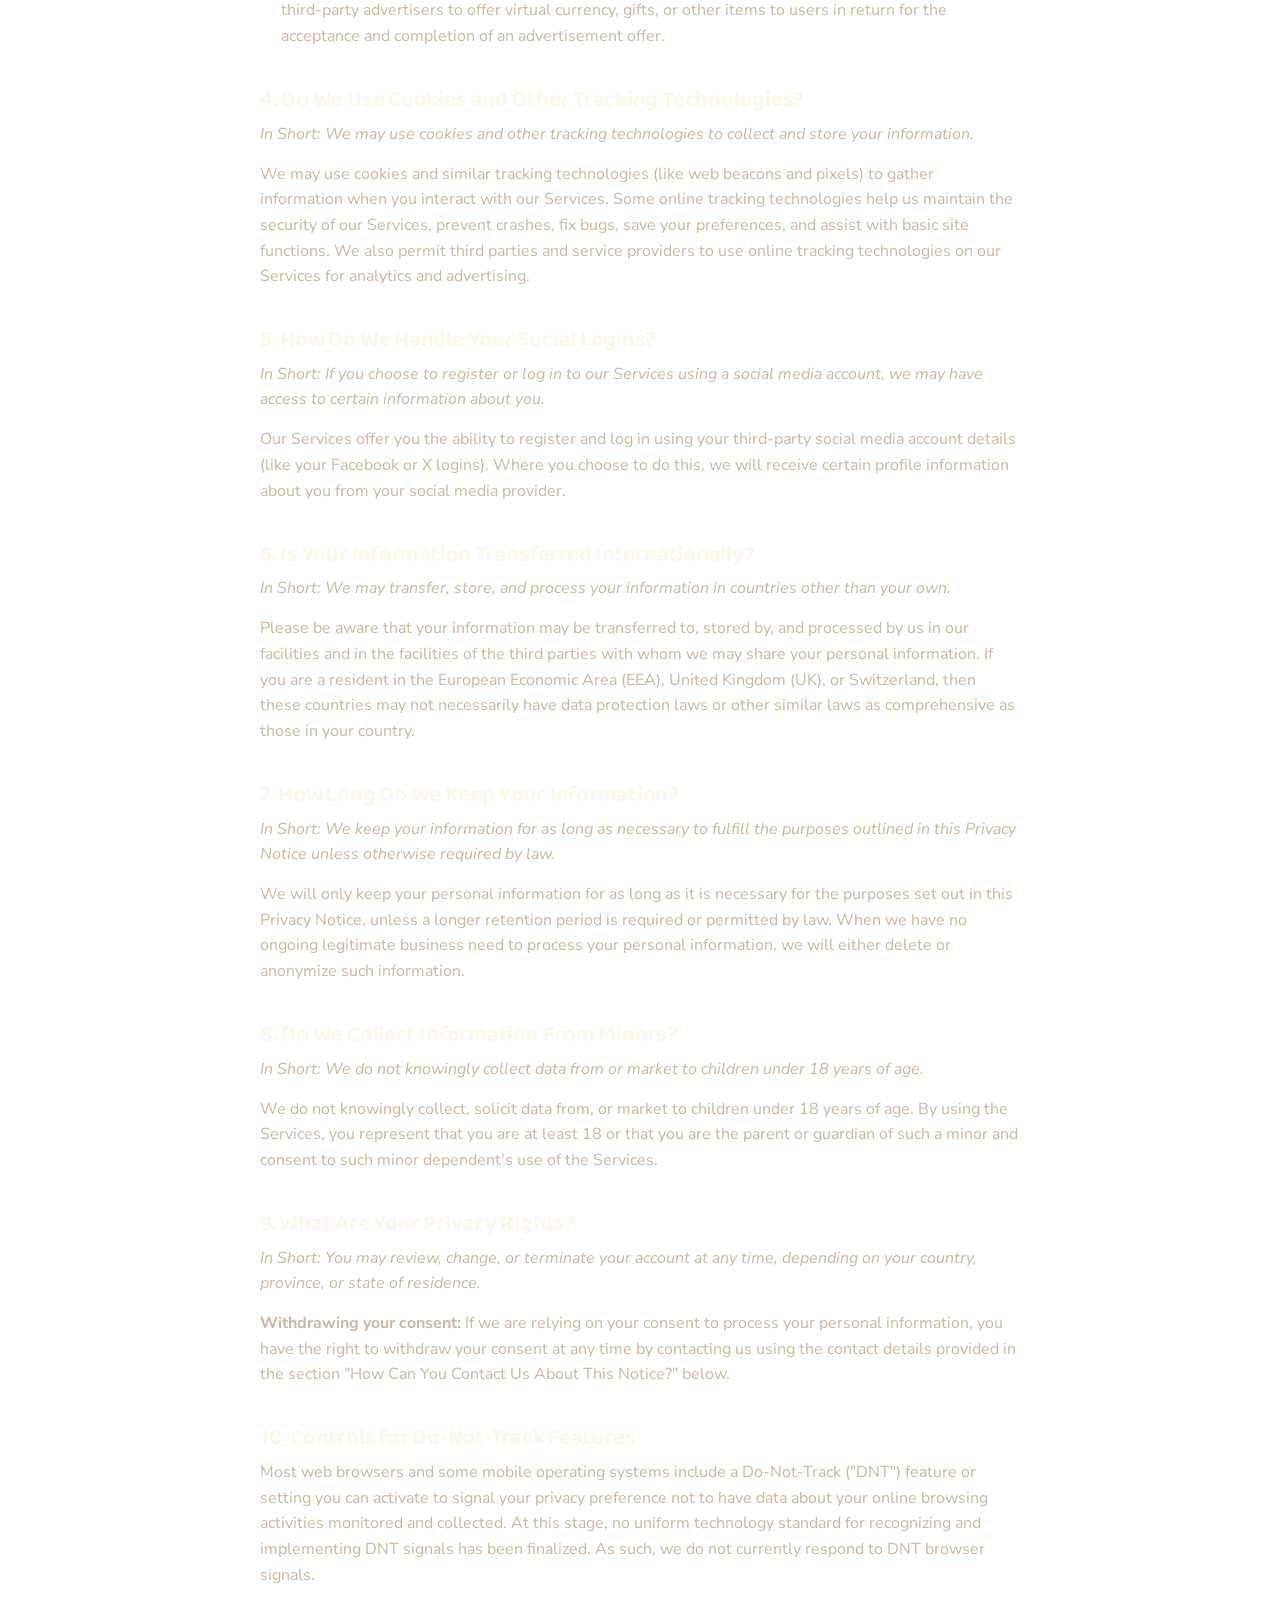
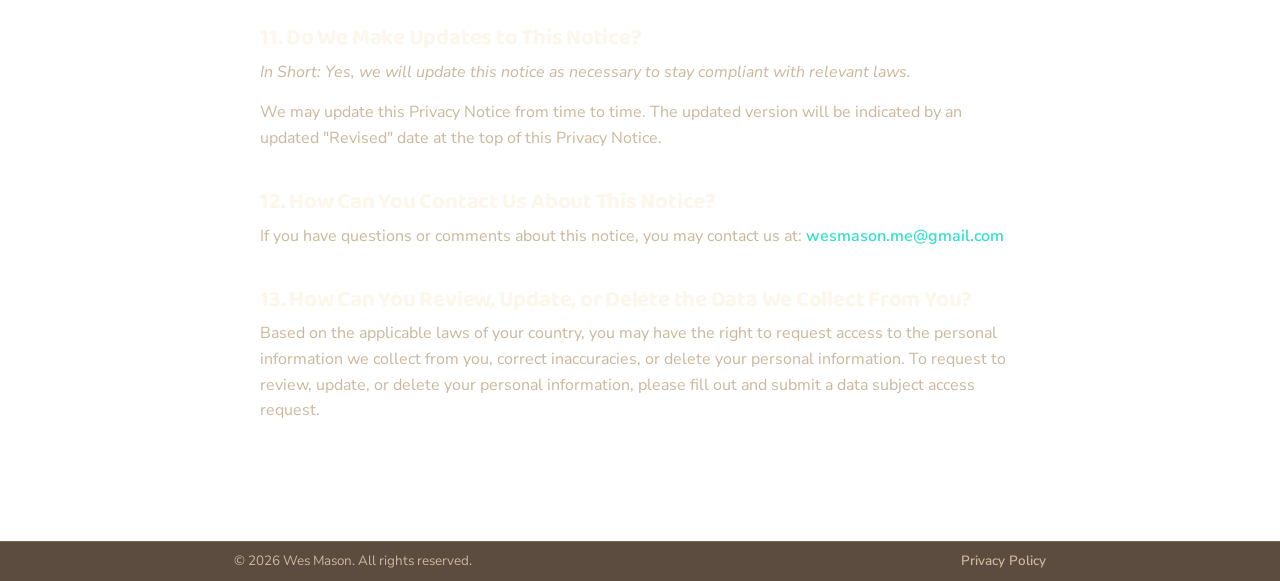
==== commit 4f840fb5: "Add ChatGPT Ads measurement pixel (page_viewed + lead_created on App Store click) Co-Authored-By: Cl" ====
--- a/privacy.html
+++ b/privacy.html
@@ -3,6 +3,29 @@
 <head>
   <meta charset="UTF-8" />
   <meta name="viewport" content="width=device-width, initial-scale=1.0" />
+
+  <!-- ChatGPT Ads measurement pixel -->
+  <script>
+    (function (w, d, s, u) {
+      if (w.oaiq) return;
+      var q = function () { q.q.push(arguments); };
+      q.q = [];
+      w.oaiq = q;
+      var js = d.createElement(s);
+      js.async = true;
+      js.src = u;
+      var f = d.getElementsByTagName(s)[0];
+      f.parentNode.insertBefore(js, f);
+    })(window, document, "script", "https://bzrcdn.openai.com/sdk/oaiq.min.js");
+
+    // Pixel ID from Ads Manager → Conversions. debug:true logs events to the console; remove once verified.
+    oaiq("init", { pixelId: "19XJ55HW6v8sWBikZX3B9s", debug: true });
+    oaiq("measure", "page_viewed", {
+      type: "contents",
+      contents: [{ id: "privacy", name: "Privacy Policy", content_type: "page" }]
+    });
+  </script>
+
   <title>Privacy Policy — Bar Hop</title>
   <meta name="description" content="Privacy policy for the Bar Hop game." />
   <meta name="theme-color" content="#1a0f07" />
--- a/styles.css
+++ b/styles.css
@@ -26,6 +26,7 @@
   --radius: 18px;
   --shadow: 0 24px 60px -20px rgba(0, 0, 0, 0.65);
   --header-h: 62px;
+  --footer-h: 40px;
 
   --font-head: "Baloo 2", system-ui, -apple-system, "Segoe UI", sans-serif;
   --font-body: "Nunito Sans", system-ui, -apple-system, "Segoe UI", Roboto, sans-serif;
@@ -49,6 +50,17 @@
   text-rendering: optimizeLegibility;
 }
 
+/* Very slight film grain over the background (sits behind all content) */
+body::before {
+  content: "";
+  position: fixed;
+  inset: 0;
+  z-index: -1;
+  pointer-events: none;
+  opacity: 0.06;
+  background-image: url("data:image/svg+xml,%3Csvg xmlns='http://www.w3.org/2000/svg' width='220' height='220'%3E%3Cfilter id='g'%3E%3CfeTurbulence type='fractalNoise' baseFrequency='0.82' numOctaves='2' stitchTiles='stitch'/%3E%3CfeColorMatrix type='saturate' values='0'/%3E%3C/filter%3E%3Crect width='100%25' height='100%25' filter='url(%23g)'/%3E%3C/svg%3E");
+}
+
 img { max-width: 100%; display: block; }
 
 a { color: var(--teal); text-decoration: none; }
@@ -95,20 +107,21 @@
   display: inline-flex;
   align-items: center;
   gap: 0.6rem;
-  background: #000;
-  color: #fff;
+  background: #FFD85E;
+  color: var(--bg);
   padding: 0.62rem 1.15rem 0.62rem 1rem;
   border-radius: 14px;
-  border: 1px solid rgba(255, 255, 255, 0.22);
-  box-shadow: 0 10px 30px -10px rgba(0, 0, 0, 0.8), 0 0 0 4px rgba(255, 255, 255, 0.04);
-  transition: transform 0.15s ease, box-shadow 0.15s ease;
+  border: none;
+  box-shadow: 0 8px 22px -8px rgba(255, 200, 41, 0.5);
+  transition: transform 0.15s ease, box-shadow 0.15s ease, filter 0.15s ease;
 }
 .app-store-badge:hover {
   text-decoration: none;
   transform: translateY(-2px);
-  box-shadow: 0 16px 36px -12px rgba(0, 0, 0, 0.85), 0 0 0 4px rgba(47, 224, 200, 0.18);
-}
-.badge-apple { width: 26px; height: 26px; color: #fff; flex: none; }
+  filter: brightness(1.04);
+  box-shadow: 0 14px 30px -10px rgba(255, 200, 41, 0.6);
+}
+.badge-apple { width: 26px; height: 26px; color: var(--bg); flex: none; }
 .badge-text { display: flex; flex-direction: column; line-height: 1.05; text-align: left; }
 .badge-small { font-size: 0.62rem; letter-spacing: 0.02em; opacity: 0.92; }
 .badge-large { font-family: var(--font-head); font-weight: 700; font-size: 1.22rem; }
@@ -177,7 +190,7 @@
 .hero-icon {
   width: clamp(52px, 10vmin, 84px);
   height: clamp(52px, 10vmin, 84px);
-  border-radius: 20px;
+  border-radius: 23.8%; /* proportional, so the corners look identical at every size */
   box-shadow: 0 14px 30px -10px rgba(0,0,0,0.6), 0 0 0 1px rgba(255,255,255,0.06);
   margin-bottom: clamp(0.5rem, 2vmin, 1.2rem);
 }
@@ -245,8 +258,8 @@
   display: block;
 }
 .phone-float {
-  /* Scale width so height always fits; radius tracks --phone-w so the whole phone scales uniformly */
-  --phone-w: min(300px, 82vw, calc((100dvh - var(--header-h) - 8rem) * 0.46));
+  /* Scale width so height always fits (between header + footer); radius tracks --phone-w so the whole phone scales uniformly */
+  --phone-w: min(300px, 82vw, calc((100dvh - var(--header-h) - var(--footer-h) - 6rem) * 0.46));
 }
 
 /* ---------- Screenshot gallery ---------- */
@@ -339,20 +352,23 @@
 /* ---------- Footer ---------- */
 .site-footer {
   border-top: 1px solid var(--line);
-  background: rgba(0, 0, 0, 0.25);
-  padding: 1.25rem clamp(1rem, 4vw, 2rem);
+  background: rgba(46, 26, 10, 0.78);
+  backdrop-filter: saturate(160%) blur(12px);
+  -webkit-backdrop-filter: saturate(160%) blur(12px);
+  height: var(--footer-h);
+  /* inset to the same centered content box as the header/hero so the edges line up */
+  padding: 0 max(clamp(1.5rem, 4vw, 2.5rem), calc((100% - 50.75rem) / 2));
 }
 .footer-inner {
-  max-width: var(--maxw);
-  margin: 0 auto;
+  height: 100%;
   display: flex;
-  flex-wrap: wrap;
+  flex-wrap: nowrap;
   align-items: center;
   justify-content: space-between;
   gap: 0.3rem 1.6rem;
 }
 .footer-links { display: flex; gap: 1.4rem; flex-wrap: wrap; }
-.footer-links a { color: var(--muted); font-weight: 600; }
+.footer-links a { color: var(--muted); font-weight: 600; font-size: 0.84rem; }
 .footer-links a:hover { color: var(--text); }
 .footer-copy { color: var(--muted); font-size: 0.84rem; margin: 0; }
 
@@ -362,6 +378,27 @@
   transition: opacity 0.6s ease;
 }
 .js .reveal.visible { opacity: 1; }
+
+/* ---------- Home page: lock to the viewport — never scrolls, footer always visible ---------- */
+body.home {
+  position: fixed;
+  top: 0;
+  left: 0;
+  width: 100%;
+  height: 100dvh;
+  overflow: hidden;
+  display: flex;
+  flex-direction: column;
+}
+body.home .site-header { position: static; flex: 0 0 auto; }
+body.home main { flex: 1 1 auto; min-height: 0; display: flex; flex-direction: column; }
+body.home .hero {
+  flex: 1 1 auto;
+  height: auto;
+  min-height: 0;
+  overflow: hidden;
+}
+body.home .site-footer { flex: 0 0 auto; }
 
 /* ---------- Desktop ---------- */
 @media (min-width: 680px) {
@@ -373,14 +410,14 @@
 }
 
 @media (max-width: 679.98px) {
-  /* stacked: let the hero grow with its content (scroll instead of clipping) */
-  .hero {
-    height: auto;
-    min-height: calc(100dvh - var(--header-h));
-    overflow: visible;
-  }
-  /* phone above the text, both left-aligned */
-  .hero-device { order: -1; justify-content: flex-start; }
+  /* Too narrow for the phone — drop it entirely and show the text only,
+     left-aligned but centered as a block in the content area */
+  .hero-device { display: none; }
+  .hero-copy { justify-self: center; }
+  /* with the phone gone there's room — bump the icon, title, and body text a bit on mobile */
+  .hero-icon { width: clamp(64px, 17vw, 84px); height: clamp(64px, 17vw, 84px); }
+  .hero-title { font-size: clamp(2rem, min(8vw, 5.5vh), 2.6rem); }
+  .hero-sub { font-size: clamp(1rem, min(4vw, 2.5vh), 1.18rem); }
 }
 
 /* ---------- Reduced motion ---------- */
